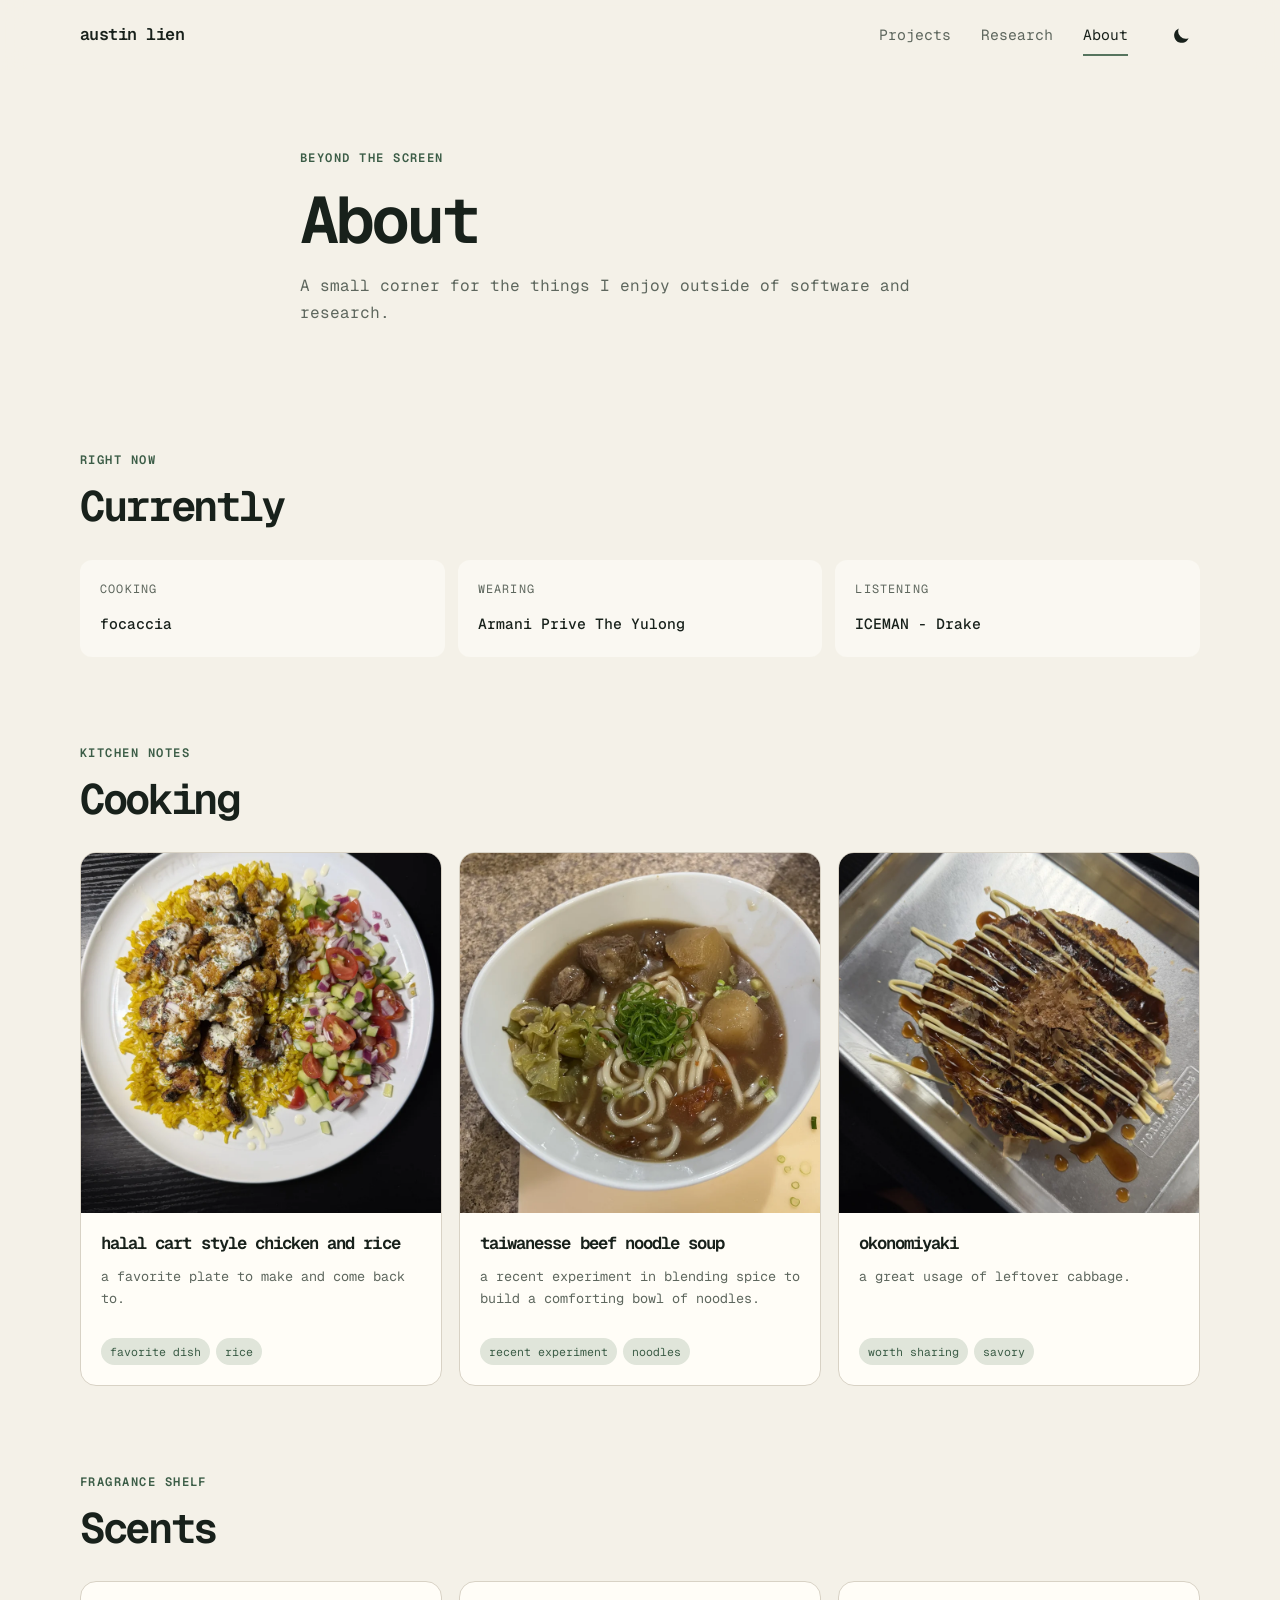
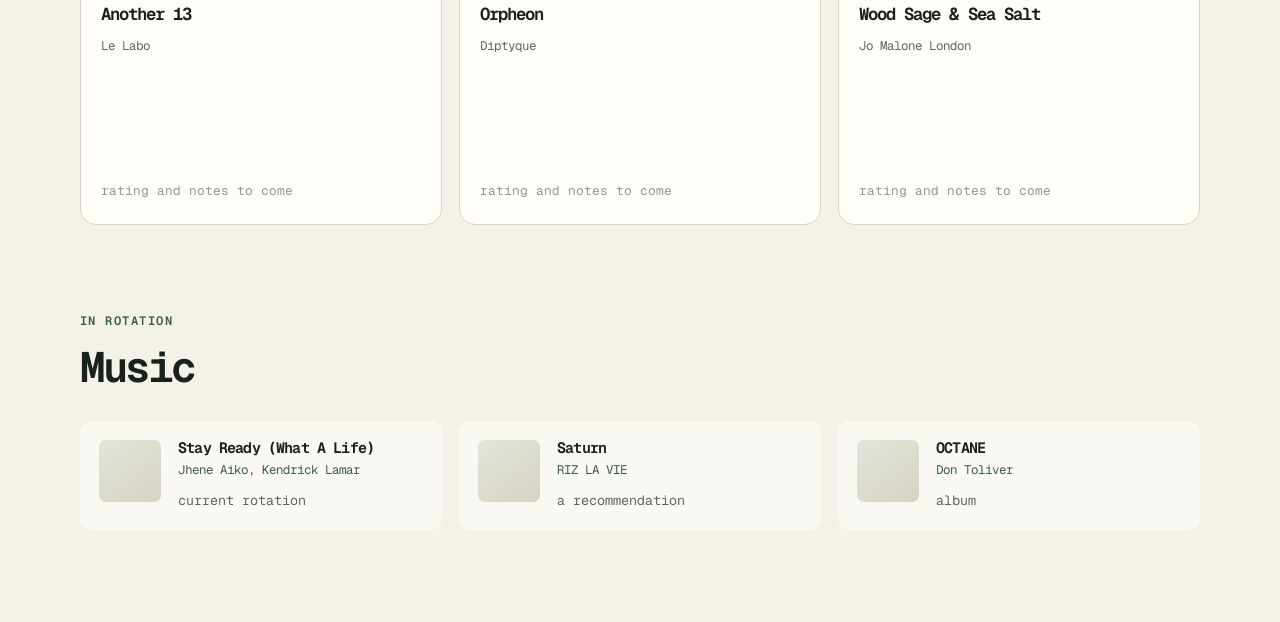
==== about.html @ deeaf7c6 "Publish personal portfolio site" ====
<!doctype html>
<html lang="en">
  <head>
    <meta charset="utf-8">
    <meta name="viewport" content="width=device-width, initial-scale=1">
    <meta name="theme-color" content="#f4f1e8">
    <meta name="description" content="Personal interests and life outside of work for austin lien.">
    <title>About | austin lien</title>
    <link rel="icon" href="favicon.svg" type="image/svg+xml">
    <link rel="stylesheet" href="style.css">
    <script>
      document.documentElement.classList.add("js");
      try {
        var savedTheme = localStorage.getItem("portfolio-theme");
        var prefersDark = window.matchMedia("(prefers-color-scheme: dark)").matches;
        if (savedTheme === "dark" || (!savedTheme && prefersDark)) {
          document.documentElement.dataset.theme = "dark";
        }
      } catch (error) {}
    </script>
  </head>
  <body>
    <a class="skip-link" href="#main-content">Skip to content</a>
    <header class="site-header">
      <div class="container header-layout">
        <a class="brand" href="index.html" aria-label="austin lien, home">austin lien</a>
        <nav class="nav-links" aria-label="Primary">
          <a href="projects.html">Projects</a>
          <a href="research.html">Research</a>
          <a class="active" aria-current="page" href="about.html">About</a>
        </nav>
        <button class="theme-toggle" id="theme-toggle" type="button" aria-label="Switch to dark mode">
          <svg class="moon-icon" viewBox="0 0 24 24" aria-hidden="true"><path d="M21 15.4A9.5 9.5 0 0 1 8.6 3a9.5 9.5 0 1 0 12.4 12.4Z"/></svg>
          <svg class="sun-icon" viewBox="0 0 24 24" aria-hidden="true"><circle cx="12" cy="12" r="4"/><path d="M12 2v3M12 19v3M2 12h3M19 12h3M4.9 4.9l2.1 2.1M17 17l2.1 2.1M19.1 4.9 17 7M7 17l-2.1 2.1"/></svg>
        </button>
      </div>
    </header>
    <main class="page-main" id="main-content">
      <header class="page-hero">
        <div class="container page-heading reveal">
          <p class="eyebrow">Beyond the screen</p>
          <h1>About</h1>
          <p>A small corner for the things I enjoy outside of software and research.</p>
        </div>
      </header>
      <section class="page-content" aria-label="Personal interests">
        <div class="container about-sections">
          <section class="about-block reveal" aria-labelledby="currently-title">
            <div class="about-heading">
              <p class="eyebrow">Right now</p>
              <h2 id="currently-title">Currently</h2>
            </div>
            <div class="currently-grid" id="currently-grid"></div>
          </section>

          <section class="about-block reveal" aria-labelledby="cooking-title">
            <div class="about-heading">
              <p class="eyebrow">Kitchen notes</p>
              <h2 id="cooking-title">Cooking</h2>
            </div>
            <div class="recipe-grid" id="recipe-grid"></div>
          </section>

          <section class="about-block reveal" aria-labelledby="fragrance-title">
            <div class="about-heading">
              <p class="eyebrow">Fragrance shelf</p>
              <h2 id="fragrance-title">Scents</h2>
            </div>
            <div class="fragrance-grid" id="fragrance-grid"></div>
          </section>

          <section class="about-block reveal" aria-labelledby="music-title">
            <div class="about-heading">
              <p class="eyebrow">In rotation</p>
              <h2 id="music-title">Music</h2>
            </div>
            <div class="music-grid" id="music-grid"></div>
          </section>
        </div>
      </section>
    </main>
    <script src="script.js"></script>
  </body>
</html>
---- style.css ----
@import url("https://fonts.googleapis.com/css2?family=Geist+Mono:wght@400;500;600;700&display=swap");

:root {
  color-scheme: light;
  --background: #f4f1e8;
  --surface: #faf8f2;
  --surface-raised: #fffdf7;
  --text: #18211b;
  --muted: #5e675e;
  --line: #d8d2c5;
  --accent: #56745e;
  --accent-strong: #3c5d47;
  --accent-soft: #e0e5da;
  --grid: rgba(52, 76, 60, 0.055);
  --header: rgba(244, 241, 232, 0.88);
  --shadow: 0 18px 44px rgba(28, 38, 29, 0.055);
  --container: 1120px;
  --radius: 16px;
}

:root[data-theme="dark"] {
  color-scheme: dark;
  --background: #101512;
  --surface: #151c18;
  --surface-raised: #19221d;
  --text: #edf0e7;
  --muted: #9ca69b;
  --line: #2a362f;
  --accent: #8eaf91;
  --accent-strong: #b3ceb2;
  --accent-soft: #243128;
  --grid: rgba(175, 202, 176, 0.055);
  --header: rgba(16, 21, 18, 0.88);
  --shadow: none;
}

*,
*::before,
*::after {
  box-sizing: border-box;
}

html {
  scroll-behavior: smooth;
}

body {
  display: flex;
  flex-direction: column;
  margin: 0;
  min-width: 300px;
  min-height: 100vh;
  background: var(--background);
  color: var(--text);
  font-family: "Geist Mono", "Cascadia Mono", Consolas, monospace;
  line-height: 1.65;
  transition:
    background-color 200ms ease,
    color 200ms ease;
}

a {
  color: inherit;
  text-decoration: none;
}

p,
h1,
h2,
h3,
figure,
ul {
  margin: 0;
}

ul {
  padding: 0;
  list-style: none;
}

h1,
h2,
h3 {
  color: var(--text);
  font-weight: 650;
  letter-spacing: -0.055em;
  line-height: 1.1;
}

h1 {
  margin-top: 17px;
  font-size: clamp(3.15rem, 7.5vw, 5.15rem);
}

h2 {
  font-size: clamp(2rem, 4vw, 2.65rem);
}

h3 {
  font-size: 1.3rem;
}

.container {
  width: min(var(--container), calc(100% - 52px));
  margin: 0 auto;
}

.skip-link {
  position: fixed;
  z-index: 30;
  top: 12px;
  left: 12px;
  padding: 9px 15px;
  border-radius: 7px;
  background: var(--text);
  color: var(--background);
  transform: translateY(-150%);
}

.skip-link:focus {
  transform: translateY(0);
}

.site-header {
  position: sticky;
  z-index: 10;
  top: 0;
  padding: 16px 0;
  background: var(--header);
  backdrop-filter: blur(13px);
}

.header-layout {
  display: flex;
  align-items: center;
  gap: 34px;
}

.brand {
  flex: 1;
  font-size: 1.05rem;
  font-weight: 600;
  letter-spacing: -0.03em;
  white-space: nowrap;
}

.nav-links {
  display: flex;
  align-items: center;
  gap: clamp(16px, 2.5vw, 30px);
  color: var(--muted);
  font-size: 0.92rem;
}

.nav-links a {
  transition: color 150ms ease;
}

.nav-links a:hover,
.nav-links a:focus-visible,
.nav-links .active {
  color: var(--text);
}

.nav-links .active {
  position: relative;
}

.nav-links .active::after {
  position: absolute;
  right: 0;
  bottom: -9px;
  left: 0;
  height: 2px;
  content: "";
  background: var(--accent);
}

.button {
  display: inline-flex;
  align-items: center;
  justify-content: center;
  min-height: 48px;
  padding: 0 21px;
  border: 1px solid var(--line);
  border-radius: 9px;
  font-size: 0.91rem;
  font-weight: 550;
  transition:
    border-color 150ms ease,
    background 150ms ease,
    color 150ms ease,
    transform 150ms ease;
}

.button:hover {
  transform: translateY(-1px);
}

.button:focus-visible,
a:focus-visible,
.theme-toggle:focus-visible {
  outline: 2px solid var(--accent);
  outline-offset: 3px;
}

.button-primary {
  border-color: var(--accent-strong);
  background: var(--accent-strong);
  color: #f8f7f0;
}

.button-primary:hover {
  border-color: var(--text);
  background: var(--text);
  color: var(--background);
}

.button-outline {
  background: var(--surface);
}

.button-outline:hover {
  border-color: var(--accent);
  background: var(--accent-soft);
}

.button-small {
  min-height: 42px;
  padding: 0 18px;
}

.theme-toggle {
  display: grid;
  width: 38px;
  height: 38px;
  padding: 0;
  place-content: center;
  border: 0;
  border-radius: 999px;
  background: transparent;
  color: var(--text);
  cursor: pointer;
  transition:
    background 150ms ease,
    color 150ms ease;
}

.theme-toggle:hover {
  background: var(--accent-soft);
  color: var(--accent-strong);
}

.theme-toggle svg {
  width: 19px;
  height: 19px;
  fill: none;
  stroke: currentColor;
  stroke-width: 1.8;
  stroke-linecap: round;
  stroke-linejoin: round;
}

.theme-toggle .moon-icon {
  fill: currentColor;
  stroke: none;
}

.sun-icon {
  display: none;
}

:root[data-theme="dark"] .moon-icon {
  display: none;
}

:root[data-theme="dark"] .sun-icon {
  display: block;
}

.home-main,
.page-main {
  flex: 1;
}

.home-hero {
  display: flex;
  min-height: calc(100vh - 76px);
  align-items: center;
  padding: clamp(44px, 7vw, 76px) 0;
}

.home-layout {
  max-width: 650px;
}

.home-copy h1 {
  margin-top: 0;
  font-size: clamp(2.7rem, 6.2vw, 4.4rem);
}

.native-name {
  margin-top: 8px;
  color: var(--muted);
  font-family: "Noto Sans SC", "PingFang SC", "Microsoft YaHei", sans-serif;
  font-size: clamp(1rem, 1.9vw, 1.2rem);
  font-weight: 400;
  letter-spacing: 0.16em;
}

.eyebrow {
  color: var(--accent-strong);
  font-size: 0.76rem;
  font-weight: 600;
  letter-spacing: 0.12em;
  text-transform: uppercase;
}

.home-bio {
  max-width: 635px;
  margin-top: 27px;
  color: var(--muted);
  font-size: clamp(1rem, 1.45vw, 1.08rem);
}

.home-email {
  display: flex;
  gap: 18px;
  margin-top: 29px;
  padding-top: 22px;
  border-top: 1px solid var(--line);
  color: var(--muted);
  font-size: 0.88rem;
}

.home-email-label {
  color: var(--accent-strong);
}

.home-links {
  display: flex;
  gap: 24px;
  margin-top: 22px;
}

.home-link {
  display: inline-flex;
  align-items: center;
  gap: 8px;
  color: var(--accent-strong);
  font-size: 0.95rem;
  font-weight: 550;
}

.home-link span {
  transition: transform 150ms ease;
}

.home-link:hover span {
  transform: translateX(3px);
}

.card-kicker {
  color: var(--accent);
  font-size: 0.73rem;
  font-weight: 600;
  letter-spacing: 0.12em;
  text-transform: uppercase;
}

.page-hero {
  padding: clamp(54px, 8vw, 78px) 0 clamp(40px, 6vw, 58px);
}

.page-heading {
  max-width: 680px;
}

.page-heading h1 {
  margin: 16px 0 17px;
  font-size: clamp(2.8rem, 7vw, 4.1rem);
}

.page-heading > p:last-child {
  color: var(--muted);
  font-size: 1rem;
}

.page-content {
  padding: clamp(43px, 7vw, 66px) 0 clamp(64px, 9vw, 92px);
}

.project-grid {
  display: grid;
  grid-template-columns: repeat(3, 1fr);
  gap: 17px;
}

.project-card {
  display: flex;
  flex-direction: column;
  min-height: 410px;
  padding: 24px 23px;
  border: 1px solid var(--line);
  border-radius: var(--radius);
  background: var(--surface-raised);
  transition:
    border-color 170ms ease,
    transform 170ms ease;
}

.project-card:hover {
  border-color: var(--accent);
  transform: translateY(-3px);
}

.project-card-featured {
  display: grid;
  grid-column: 1 / -1;
  grid-template-columns: minmax(300px, 0.95fr) minmax(340px, 1fr);
  grid-template-areas:
    "demo header"
    "demo title"
    "demo description"
    "demo tags"
    "demo link";
  column-gap: 29px;
  min-height: 0;
}

.project-header {
  display: flex;
  justify-content: space-between;
  gap: 10px;
  margin-bottom: 29px;
  color: var(--muted);
  font-size: 0.68rem;
  letter-spacing: 0.09em;
  text-transform: uppercase;
}

.project-type {
  color: var(--accent-strong);
}

.project-status {
  text-align: right;
}

.project-card h3 {
  min-height: 57px;
  margin-bottom: 15px;
}

.project-description {
  margin-bottom: 24px;
  color: var(--muted);
  font-size: 0.92rem;
}

.project-card-featured .project-header {
  grid-area: header;
  margin-bottom: 20px;
}

.project-card-featured h3 {
  grid-area: title;
  min-height: 0;
}

.project-card-featured .project-description {
  grid-area: description;
}

.project-demo {
  margin-bottom: 22px;
  overflow: hidden;
  border-radius: 10px;
  background: var(--accent-soft);
}

.project-card-featured .project-demo {
  grid-area: demo;
  margin-bottom: 0;
}

.project-demo video {
  display: block;
  width: 100%;
  aspect-ratio: 16 / 9;
  object-fit: cover;
}

.project-image img {
  display: block;
  width: 100%;
  height: 100%;
  max-height: 330px;
  object-fit: cover;
  object-position: center top;
}

.tag-list {
  display: flex;
  flex-wrap: wrap;
  gap: 6px;
}

.tag-list li {
  padding: 4px 9px;
  border-radius: 999px;
  background: var(--accent-soft);
  color: var(--accent-strong);
  font-size: 0.72rem;
}

.project-card .tag-list {
  margin-top: auto;
}

.project-card-featured .tag-list {
  grid-area: tags;
  margin-top: 0;
}

.text-link {
  display: inline-flex;
  align-items: center;
  gap: 8px;
  width: fit-content;
  margin-top: 23px;
  color: var(--accent-strong);
  font-size: 0.87rem;
  font-weight: 550;
}

.text-link span {
  transition: transform 150ms ease;
}

.text-link:hover span {
  transform: translateX(3px);
}

.project-card-featured .text-link {
  grid-area: link;
}

.research-grid {
  display: grid;
}

.research-card {
  display: grid;
  grid-template-columns: minmax(300px, 0.96fr) minmax(320px, 1fr);
  gap: clamp(34px, 6vw, 63px);
  padding: clamp(27px, 5vw, 42px);
  border: 1px solid var(--line);
  border-radius: var(--radius);
  background: var(--surface-raised);
}

.research-type {
  margin-bottom: 18px;
  color: var(--accent-strong);
  font-size: 0.75rem;
  font-weight: 600;
  letter-spacing: 0.09em;
  text-transform: uppercase;
}

.research-card h2 {
  margin-bottom: 18px;
  font-size: clamp(1.8rem, 3vw, 2.25rem);
}

.research-description {
  margin-bottom: 27px;
  color: var(--muted);
  font-size: 0.95rem;
}

.research-details {
  padding: 24px;
  border-radius: 12px;
  background: var(--background);
}

.impact-label {
  margin-bottom: 12px;
  color: var(--accent-strong);
  font-size: 0.75rem;
  font-weight: 600;
  letter-spacing: 0.1em;
  text-transform: uppercase;
}

.impact-copy {
  margin-bottom: 28px;
  color: var(--text);
  font-size: 0.97rem;
}

.research-bullets {
  display: grid;
  gap: 13px;
  color: var(--muted);
  font-size: 0.89rem;
}

.research-bullets li {
  display: flex;
  gap: 11px;
}

.research-bullets li::before {
  flex: 0 0 auto;
  color: var(--accent);
  content: "+";
}

.about-sections {
  display: grid;
  gap: clamp(60px, 8vw, 86px);
}

.about-heading {
  margin-bottom: 30px;
}

.about-heading h2 {
  margin-top: 13px;
}

.currently-grid {
  display: grid;
  grid-template-columns: repeat(3, 1fr);
  gap: 13px;
}

.currently-card {
  min-height: 95px;
  padding: 19px 20px;
  border-radius: 12px;
  background: var(--surface);
}

.currently-card p {
  margin-bottom: 13px;
  color: var(--muted);
  font-size: 0.74rem;
  letter-spacing: 0.1em;
  text-transform: uppercase;
}

.currently-card strong {
  font-size: 0.92rem;
  font-weight: 500;
}

.recipe-grid,
.fragrance-grid,
.music-grid {
  display: grid;
  grid-template-columns: repeat(3, 1fr);
  gap: 17px;
}

.recipe-card,
.fragrance-card {
  display: flex;
  flex-direction: column;
  overflow: hidden;
  border: 1px solid var(--line);
  border-radius: var(--radius);
  background: var(--surface-raised);
}

.recipe-card img,
.recipe-placeholder {
  display: grid;
  width: 100%;
  aspect-ratio: 1 / 1;
  place-content: center;
  background:
    linear-gradient(135deg, var(--accent-soft), var(--surface)),
    var(--surface);
  color: var(--muted);
  font-size: 0.74rem;
  letter-spacing: 0.12em;
  text-transform: uppercase;
  object-fit: cover;
}

.recipe-copy {
  display: flex;
  flex: 1;
  flex-direction: column;
  padding: 21px 20px 20px;
}

.recipe-copy h3,
.fragrance-card h3,
.music-card h3 {
  margin-bottom: 12px;
  font-size: 1.08rem;
}

.recipe-copy p,
.music-card p:not(.music-artist) {
  margin-bottom: 28px;
  color: var(--muted);
  font-size: 0.84rem;
}

.recipe-copy .tag-list {
  margin-top: auto;
}

.fragrance-card {
  min-height: 244px;
  padding: 23px 20px;
}

.fragrance-title {
  display: flex;
  justify-content: space-between;
  gap: 13px;
  margin-bottom: 30px;
}

.fragrance-title p {
  color: var(--muted);
  font-size: 0.78rem;
}

.rating {
  color: var(--accent-strong);
  font-size: 0.82rem;
  font-weight: 500;
  white-space: nowrap;
}

.fragrance-occasion {
  margin-top: auto;
  padding-top: 26px;
  color: var(--muted);
  font-size: 0.8rem;
}

.fragrance-prompt {
  opacity: 0.68;
}

.music-card {
  display: grid;
  grid-template-columns: 62px 1fr;
  gap: 17px;
  padding: 19px;
  border-radius: 12px;
  background: var(--surface);
}

.album-placeholder {
  width: 62px;
  height: 62px;
  border-radius: 7px;
  background: linear-gradient(145deg, var(--accent-soft), var(--line));
}

.music-card h3 {
  margin-bottom: 3px;
  font-size: 0.94rem;
}

.music-card h3 a:hover {
  color: var(--accent-strong);
}

.music-artist {
  margin-bottom: 9px;
  color: var(--accent-strong);
  font-size: 0.78rem;
}

.music-card p:not(.music-artist) {
  margin-bottom: 0;
}

.noscript-message {
  max-width: 700px;
  margin: 0 auto 32px;
  padding: 18px;
  border: 1px solid var(--line);
  border-radius: var(--radius);
}

.noscript-message a {
  color: var(--accent-strong);
  text-decoration: underline;
}

.js .reveal {
  opacity: 0;
  transform: translateY(13px);
  transition:
    opacity 420ms ease,
    transform 420ms ease;
}

.js .reveal.is-visible {
  opacity: 1;
  transform: none;
}

#oneko {
  position: fixed;
  z-index: 20;
  width: 40px;
  height: 40px;
  background-size: 320px 160px;
  pointer-events: none;
  image-rendering: pixelated;
}

@media (max-width: 930px) {
  .header-layout {
    flex-wrap: wrap;
  }

  .brand {
    order: 1;
  }

  .theme-toggle {
    order: 2;
  }

  .nav-links {
    order: 3;
    flex: 0 0 100%;
    padding-top: 8px;
  }

  .project-grid,
  .research-grid,
  .currently-grid,
  .recipe-grid,
  .fragrance-grid,
  .music-grid {
    grid-template-columns: 1fr;
  }

  .research-card {
    grid-template-columns: 1fr;
  }

  .project-card {
    min-height: 0;
  }

  .project-card h3 {
    min-height: 0;
  }

  .project-card-featured {
    grid-template-columns: 1fr;
    grid-template-areas:
      "demo"
      "header"
      "title"
      "description"
      "tags"
      "link";
  }

  .project-card-featured .project-demo {
    margin-bottom: 25px;
  }

}

@media (max-width: 650px) {
  .container {
    width: min(var(--container), calc(100% - 34px));
  }

  .site-header {
    padding: 13px 0 10px;
  }

  .nav-links {
    gap: 20px;
    overflow-x: auto;
    padding-bottom: 5px;
    scrollbar-width: none;
  }

  .nav-links::-webkit-scrollbar {
    display: none;
  }

  .home-hero {
    min-height: 0;
    padding: 50px 0 64px;
  }

  .home-copy {
    text-align: center;
  }

  .home-links {
    justify-content: center;
  }

  .home-email {
    justify-content: center;
  }

  #oneko {
    display: none;
  }

}

@media (prefers-reduced-motion: reduce) {
  *,
  *::before,
  *::after {
    scroll-behavior: auto;
    transition-duration: 0.01ms !important;
    animation-duration: 0.01ms !important;
  }
}
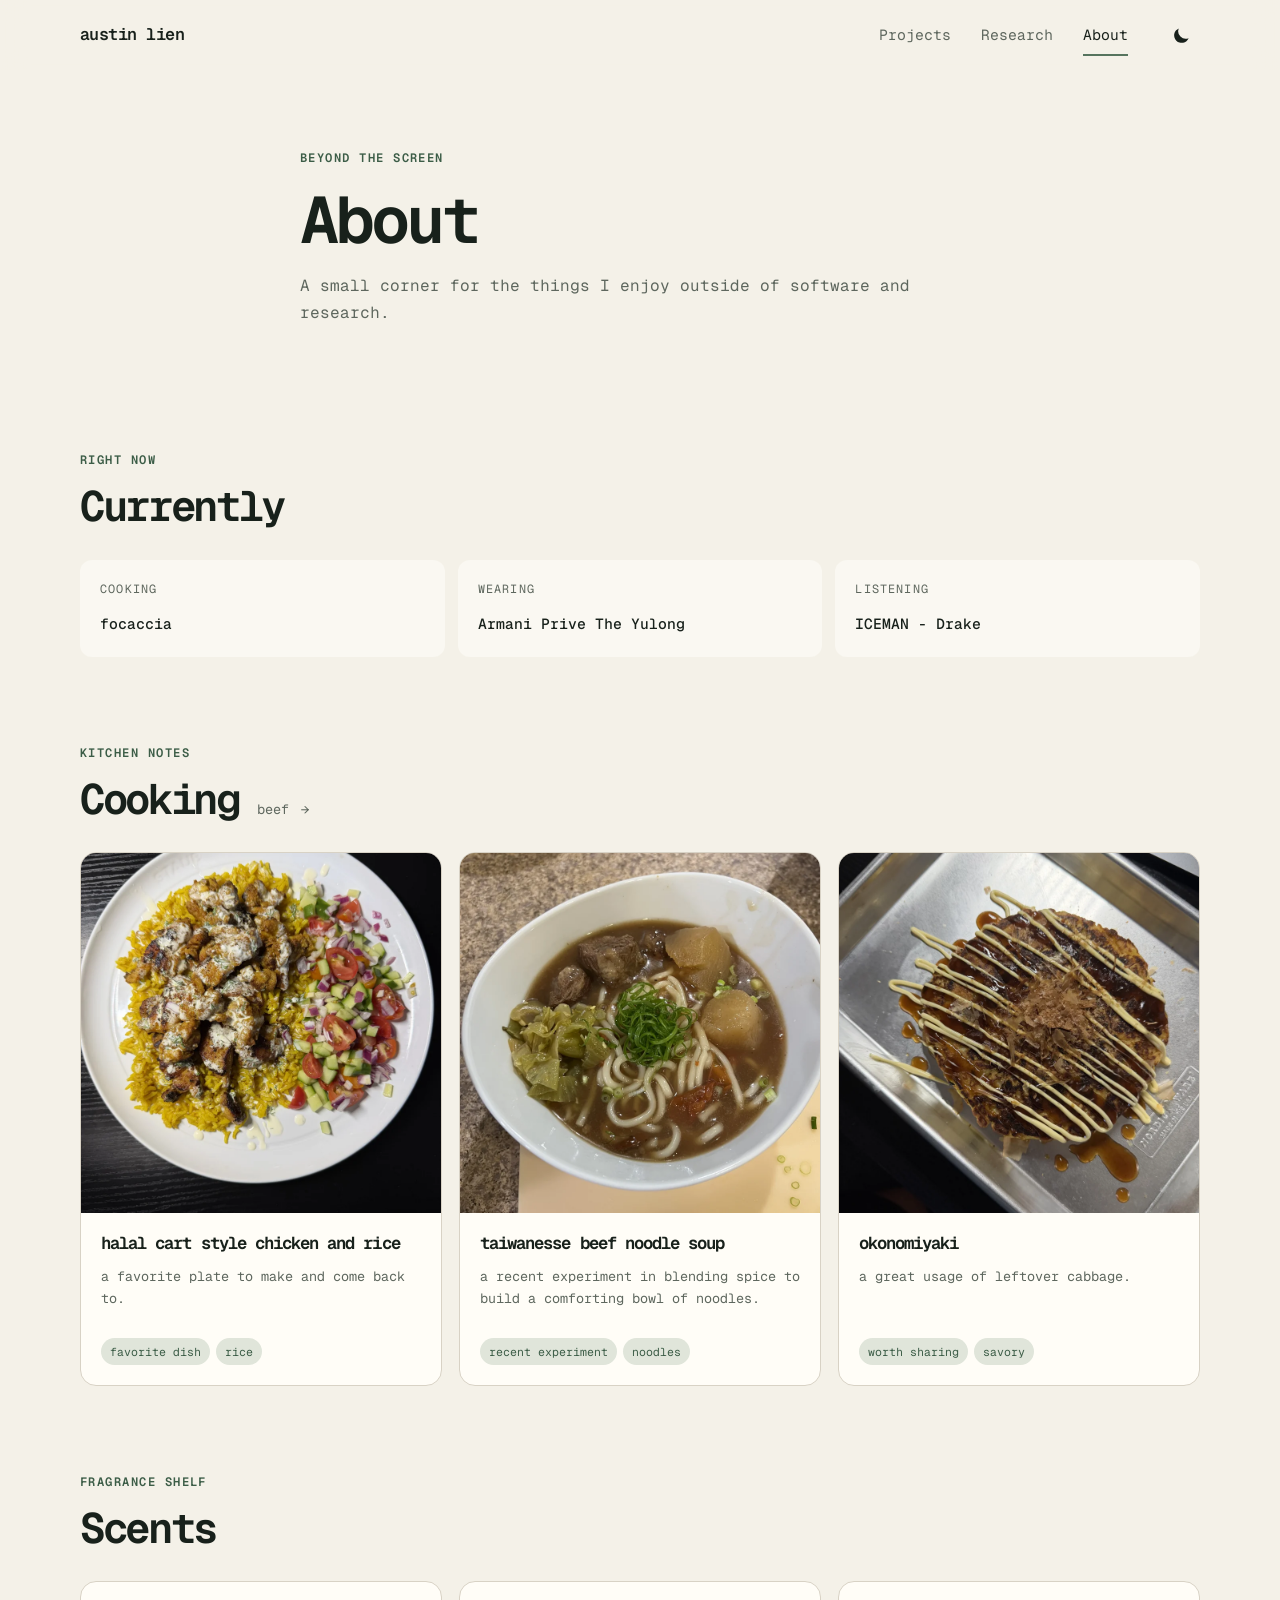
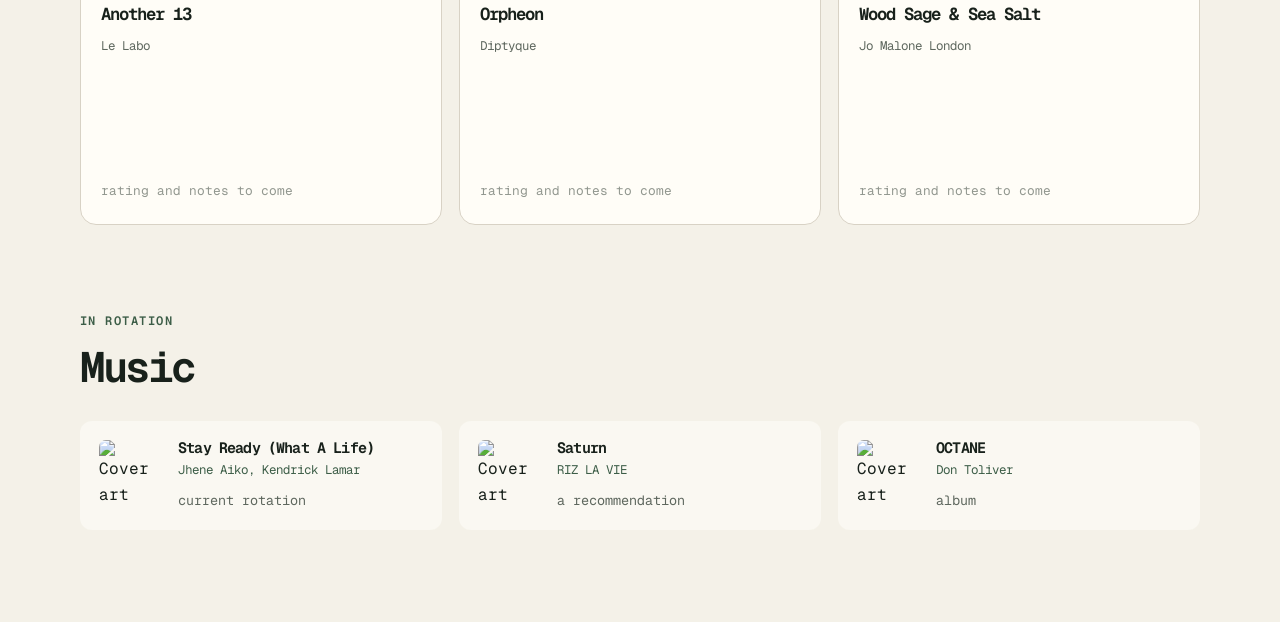
==== commit eaab1026: "Refine research focus and default theme" ====
--- a/about.html
+++ b/about.html
@@ -12,8 +12,7 @@
       document.documentElement.classList.add("js");
       try {
         var savedTheme = localStorage.getItem("portfolio-theme");
-        var prefersDark = window.matchMedia("(prefers-color-scheme: dark)").matches;
-        if (savedTheme === "dark" || (!savedTheme && prefersDark)) {
+        if (savedTheme === "dark") {
           document.documentElement.dataset.theme = "dark";
         }
       } catch (error) {}
@@ -56,7 +55,10 @@
           <section class="about-block reveal" aria-labelledby="cooking-title">
             <div class="about-heading">
               <p class="eyebrow">Kitchen notes</p>
-              <h2 id="cooking-title">Cooking</h2>
+              <div class="about-title-row">
+                <h2 id="cooking-title">Cooking</h2>
+                <a class="beef-link" href="beef.html">beef <span aria-hidden="true">&rarr;</span></a>
+              </div>
             </div>
             <div class="recipe-grid" id="recipe-grid"></div>
           </section>
--- a/style.css
+++ b/style.css
@@ -580,6 +580,20 @@
   font-size: 0.95rem;
 }
 
+.research-section-label {
+  margin-bottom: 12px;
+  color: var(--accent-strong);
+  font-size: 0.7rem;
+  font-weight: 600;
+  letter-spacing: 0.1em;
+  text-transform: uppercase;
+}
+
+.research-focus .tag-list li {
+  border: 1px solid var(--line);
+  background: var(--background);
+}
+
 .research-details {
   padding: 24px;
   border-radius: 12px;
@@ -619,6 +633,12 @@
   content: "+";
 }
 
+.research-tools {
+  margin-top: 31px;
+  padding-top: 23px;
+  border-top: 1px solid var(--line);
+}
+
 .about-sections {
   display: grid;
   gap: clamp(60px, 8vw, 86px);
@@ -630,6 +650,38 @@
 
 .about-heading h2 {
   margin-top: 13px;
+}
+
+.about-title-row {
+  display: flex;
+  align-items: baseline;
+  gap: 18px;
+  margin-top: 13px;
+}
+
+.about-heading .about-title-row h2 {
+  margin-top: 0;
+}
+
+.beef-link {
+  color: var(--muted);
+  font-size: 0.84rem;
+  transition: color 150ms ease;
+}
+
+.beef-link:hover,
+.beef-link:focus-visible {
+  color: var(--accent-strong);
+}
+
+.beef-link span {
+  display: inline-block;
+  margin-left: 4px;
+  transition: transform 150ms ease;
+}
+
+.beef-link:hover span {
+  transform: translateX(3px);
 }
 
 .currently-grid {
@@ -761,11 +813,20 @@
   background: var(--surface);
 }
 
-.album-placeholder {
+.album-placeholder,
+.album-cover {
   width: 62px;
   height: 62px;
   border-radius: 7px;
+}
+
+.album-placeholder {
   background: linear-gradient(145deg, var(--accent-soft), var(--line));
+}
+
+.album-cover {
+  display: block;
+  object-fit: cover;
 }
 
 .music-card h3 {
@@ -785,6 +846,130 @@
 
 .music-card p:not(.music-artist) {
   margin-bottom: 0;
+}
+
+.back-link {
+  display: inline-flex;
+  margin-bottom: 28px;
+  color: var(--muted);
+  font-size: 0.84rem;
+  transition: color 150ms ease;
+}
+
+.back-link:hover,
+.back-link:focus-visible {
+  color: var(--accent-strong);
+}
+
+.gallery-instruction {
+  margin-bottom: 22px;
+  color: var(--muted);
+  font-size: 0.84rem;
+}
+
+.steak-grid {
+  display: grid;
+  grid-template-columns: repeat(auto-fill, minmax(300px, 1fr));
+  gap: 17px;
+}
+
+.steak-card {
+  position: relative;
+  overflow: hidden;
+  aspect-ratio: 3 / 4;
+  border: 1px solid var(--line);
+  border-radius: var(--radius);
+  background: var(--surface-raised);
+}
+
+.steak-card:focus-visible {
+  outline: 2px solid var(--accent);
+  outline-offset: 3px;
+}
+
+.steak-card img,
+.steak-placeholder {
+  display: grid;
+  width: 100%;
+  height: 100%;
+  place-content: center;
+  background:
+    linear-gradient(135deg, var(--accent-soft), var(--surface)),
+    var(--surface);
+  color: var(--muted);
+  font-size: 0.72rem;
+  letter-spacing: 0.12em;
+  text-transform: uppercase;
+  object-fit: cover;
+  transition:
+    filter 200ms ease,
+    transform 280ms ease;
+}
+
+.steak-overlay {
+  position: absolute;
+  inset: 0;
+  display: flex;
+  flex-direction: column;
+  justify-content: flex-end;
+  padding: 24px 21px;
+  background: rgba(16, 21, 18, 0.72);
+  color: #f3f1e9;
+  opacity: 0;
+  transition: opacity 190ms ease;
+}
+
+.steak-label {
+  margin-bottom: 16px;
+  color: #c1d7bf;
+  font-size: 0.68rem;
+  letter-spacing: 0.12em;
+  text-transform: uppercase;
+}
+
+.steak-location {
+  margin-bottom: 4px;
+  color: #f3f1e9;
+  font-size: 0.94rem;
+  font-weight: 600;
+}
+
+.steak-cut {
+  margin-bottom: 17px;
+  color: #c1d7bf;
+  font-size: 0.77rem;
+}
+
+.steak-notes {
+  display: grid;
+  gap: 5px;
+  margin-bottom: 18px;
+  color: #d5d9d1;
+  font-size: 0.76rem;
+  line-height: 1.48;
+}
+
+.steak-notes li::before {
+  margin-right: 6px;
+  color: #c1d7bf;
+  content: "+";
+}
+
+.steak-rating {
+  color: #f3f1e9;
+  font-size: 0.86rem;
+  font-weight: 600;
+}
+
+.steak-card:hover .steak-overlay,
+.steak-card:focus .steak-overlay {
+  opacity: 1;
+}
+
+.steak-card:hover img,
+.steak-card:focus img {
+  filter: brightness(0.62);
+  transform: scale(1.035);
 }
 
 .noscript-message {
@@ -923,6 +1108,13 @@
 
 }
 
+@media (hover: none) {
+  .steak-overlay {
+    background: linear-gradient(transparent 18%, rgba(16, 21, 18, 0.82));
+    opacity: 1;
+  }
+}
+
 @media (prefers-reduced-motion: reduce) {
   *,
   *::before,
